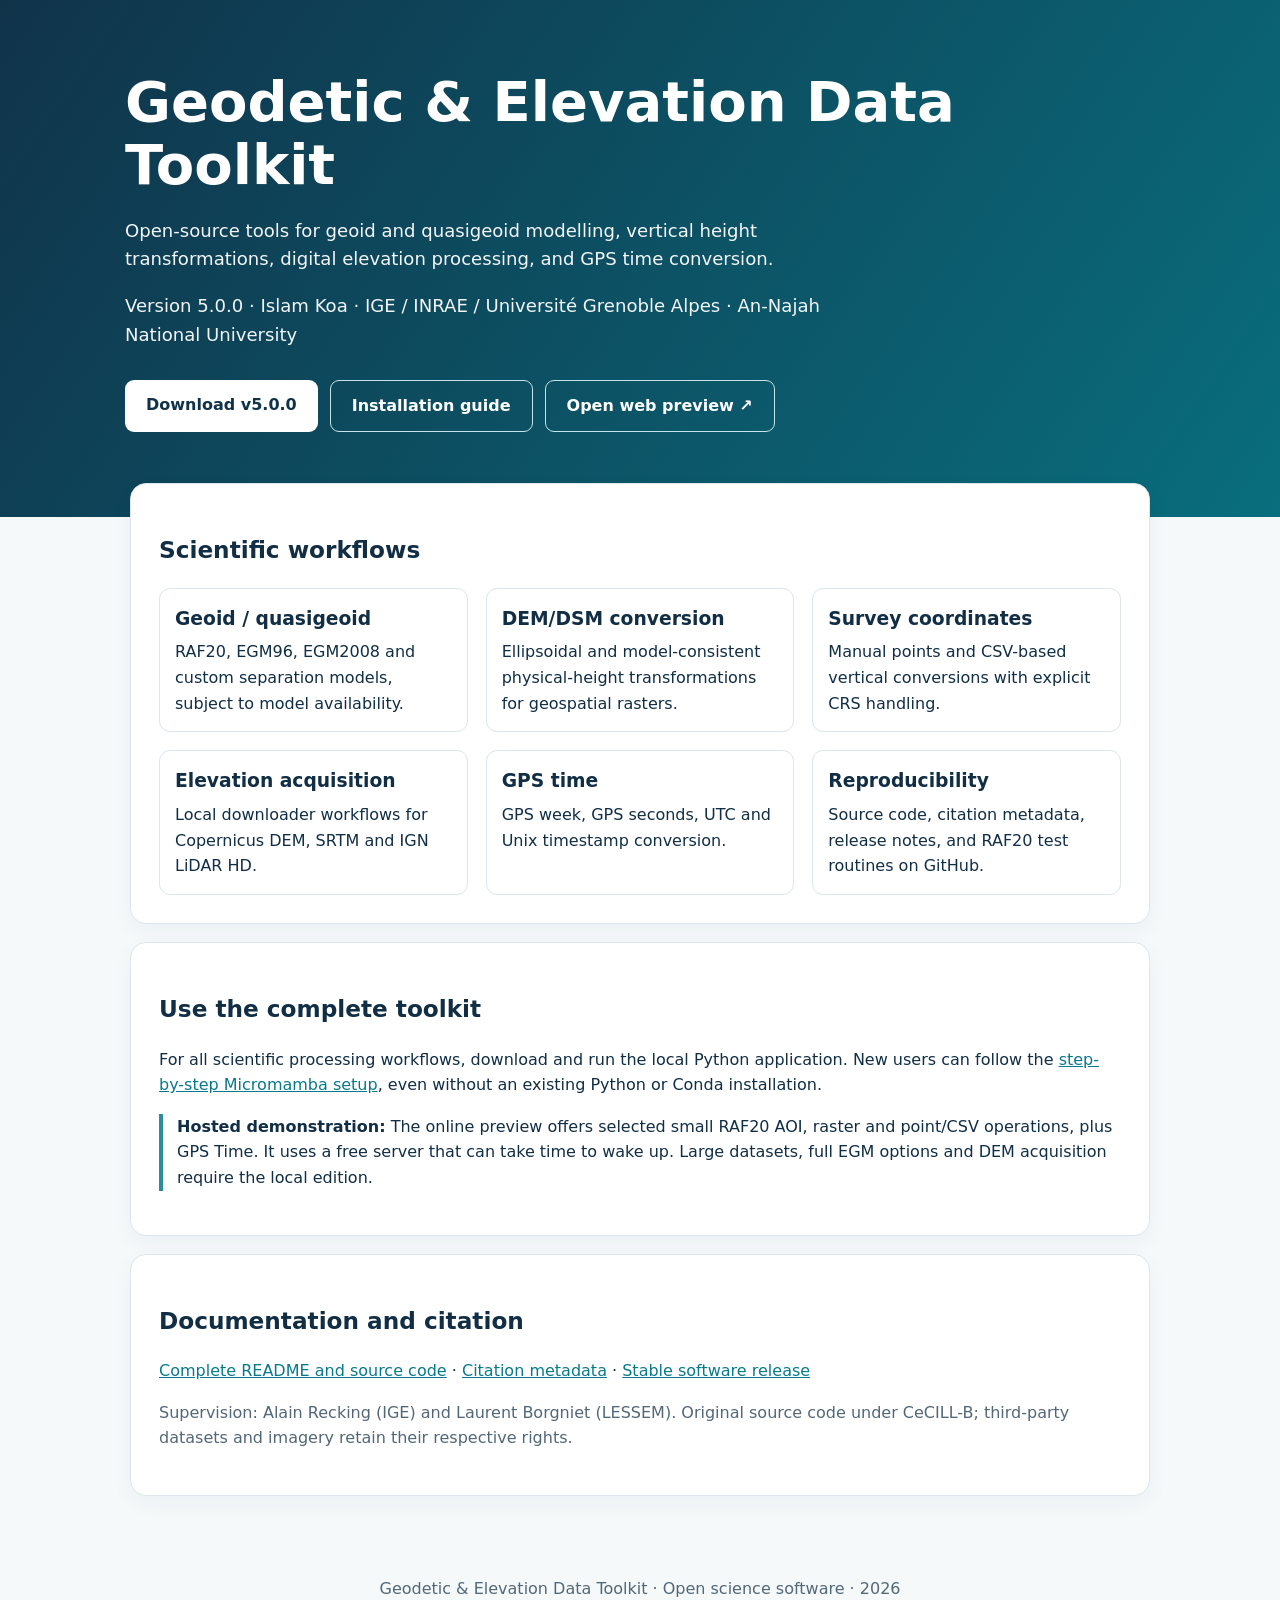
==== docs/index.html @ d0032495 "web: add fast static project website for GitHub Pages with SEO metadata and installation links" ====
<!doctype html>
<html lang="en">
<head>
<meta charset="utf-8"><meta name="viewport" content="width=device-width,initial-scale=1">
<meta name="description" content="Geodetic & Elevation Data Toolkit v5.0.0: Python software for geoid and quasigeoid grids, RAF20, EGM96, EGM2008, vertical datum transformations, DEM acquisition, and GPS time.">
<meta name="robots" content="index,follow">
<meta property="og:type" content="website"><meta property="og:title" content="Geodetic & Elevation Data Toolkit | Islam Koa">
<meta property="og:description" content="Open-source geodesy and digital elevation processing software. Download v5.0.0, read installation instructions, and try the hosted preview.">
<meta property="og:url" content="https://islamkoa.github.io/geodetic-elevation-data-toolkit/">
<title>Geodetic & Elevation Data Toolkit | Open-source geodetic software</title>
<link rel="canonical" href="https://islamkoa.github.io/geodetic-elevation-data-toolkit/">
<style>
:root{color-scheme:light;--ink:#112e45;--muted:#536778;--teal:#087f90;--line:#dce6eb}
*{box-sizing:border-box}body{margin:0;font-family:system-ui,-apple-system,"Segoe UI",Arial,sans-serif;color:var(--ink);background:#f5f9fa;line-height:1.6}
header{background:linear-gradient(125deg,#10334a,#096e7d);color:white;padding:70px max(22px,calc((100vw - 1030px)/2)) 85px}
h1{font-size:clamp(2rem,5vw,3.5rem);line-height:1.13;margin:0 0 20px}h2{font-size:1.45rem}header p{font-size:1.13rem;max-width:730px;opacity:.95}
.buttons{display:flex;flex-wrap:wrap;gap:12px;margin-top:30px}.button{display:inline-block;padding:12px 21px;border-radius:9px;text-decoration:none;background:#fff;color:#10334a;font-weight:700}.button.alt{background:transparent;color:white;border:1px solid #c4e4e9}
main{max-width:1060px;margin:-34px auto 50px;padding:0 20px}.panel{background:white;border:1px solid var(--line);border-radius:16px;padding:28px;margin-bottom:18px;box-shadow:0 8px 22px #0b33420b}
.grid{display:grid;grid-template-columns:repeat(3,minmax(0,1fr));gap:18px}.grid article{border:1px solid var(--line);padding:15px;border-radius:11px}h3{margin:0 0 6px}a{color:#08798b}small,.muted{color:var(--muted)}.note{border-left:4px solid #2b8c9c;padding-left:14px}footer{text-align:center;padding:30px;color:var(--muted)}
@media(max-width:720px){header{padding:48px 22px 70px}.grid{grid-template-columns:1fr}.panel{padding:21px}}
</style>
<script type="application/ld+json">{"@context":"https://schema.org","@type":"SoftwareApplication","name":"Geodetic & Elevation Data Toolkit","softwareVersion":"5.0.0","applicationCategory":"Scientific software","operatingSystem":"Windows, Linux, macOS","author":{"@type":"Person","name":"Islam Koa"},"codeRepository":"https://github.com/IslamKOA/geodetic-elevation-data-toolkit","license":"https://github.com/IslamKOA/geodetic-elevation-data-toolkit/blob/main/LICENSE","url":"https://islamkoa.github.io/geodetic-elevation-data-toolkit/"}</script>
</head>
<body>
<header><h1>Geodetic &amp; Elevation Data Toolkit</h1>
<p>Open-source tools for geoid and quasigeoid modelling, vertical height transformations, digital elevation processing, and GPS time conversion.</p>
<p>Version 5.0.0 · Islam Koa · IGE / INRAE / Université Grenoble Alpes · An-Najah National University</p>
<div class="buttons">
<a class="button" href="https://github.com/IslamKOA/geodetic-elevation-data-toolkit/releases/tag/v5.0.0">Download v5.0.0</a>
<a class="button alt" href="https://github.com/IslamKOA/geodetic-elevation-data-toolkit/blob/main/INSTALL_WINDOWS_MICROMAMBA.md">Installation guide</a>
<a class="button alt" href="https://geodetic-elevation-toolkit-preview.onrender.com/">Open web preview ↗</a>
</div></header>
<main>
<section class="panel"><h2>Scientific workflows</h2>
<div class="grid">
<article><h3>Geoid / quasigeoid</h3>RAF20, EGM96, EGM2008 and custom separation models, subject to model availability.</article>
<article><h3>DEM/DSM conversion</h3>Ellipsoidal and model-consistent physical-height transformations for geospatial rasters.</article>
<article><h3>Survey coordinates</h3>Manual points and CSV-based vertical conversions with explicit CRS handling.</article>
<article><h3>Elevation acquisition</h3>Local downloader workflows for Copernicus DEM, SRTM and IGN LiDAR HD.</article>
<article><h3>GPS time</h3>GPS week, GPS seconds, UTC and Unix timestamp conversion.</article>
<article><h3>Reproducibility</h3>Source code, citation metadata, release notes, and RAF20 test routines on GitHub.</article>
</div></section>
<section class="panel"><h2>Use the complete toolkit</h2><p>For all scientific processing workflows, download and run the local Python application. New users can follow the <a href="https://github.com/IslamKOA/geodetic-elevation-data-toolkit/blob/main/INSTALL_WINDOWS_MICROMAMBA.md">step-by-step Micromamba setup</a>, even without an existing Python or Conda installation.</p><p class="note"><strong>Hosted demonstration:</strong> The online preview offers selected small RAF20 AOI, raster and point/CSV operations, plus GPS Time. It uses a free server that can take time to wake up. Large datasets, full EGM options and DEM acquisition require the local edition.</p></section>
<section class="panel"><h2>Documentation and citation</h2><p><a href="https://github.com/IslamKOA/geodetic-elevation-data-toolkit">Complete README and source code</a> · <a href="https://github.com/IslamKOA/geodetic-elevation-data-toolkit/blob/main/CITATION.cff">Citation metadata</a> · <a href="https://github.com/IslamKOA/geodetic-elevation-data-toolkit/releases/tag/v5.0.0">Stable software release</a></p><p class="muted">Supervision: Alain Recking (IGE) and Laurent Borgniet (LESSEM). Original source code under CeCILL-B; third-party datasets and imagery retain their respective rights.</p></section>
</main><footer>Geodetic &amp; Elevation Data Toolkit · Open science software · 2026</footer>
</body></html>
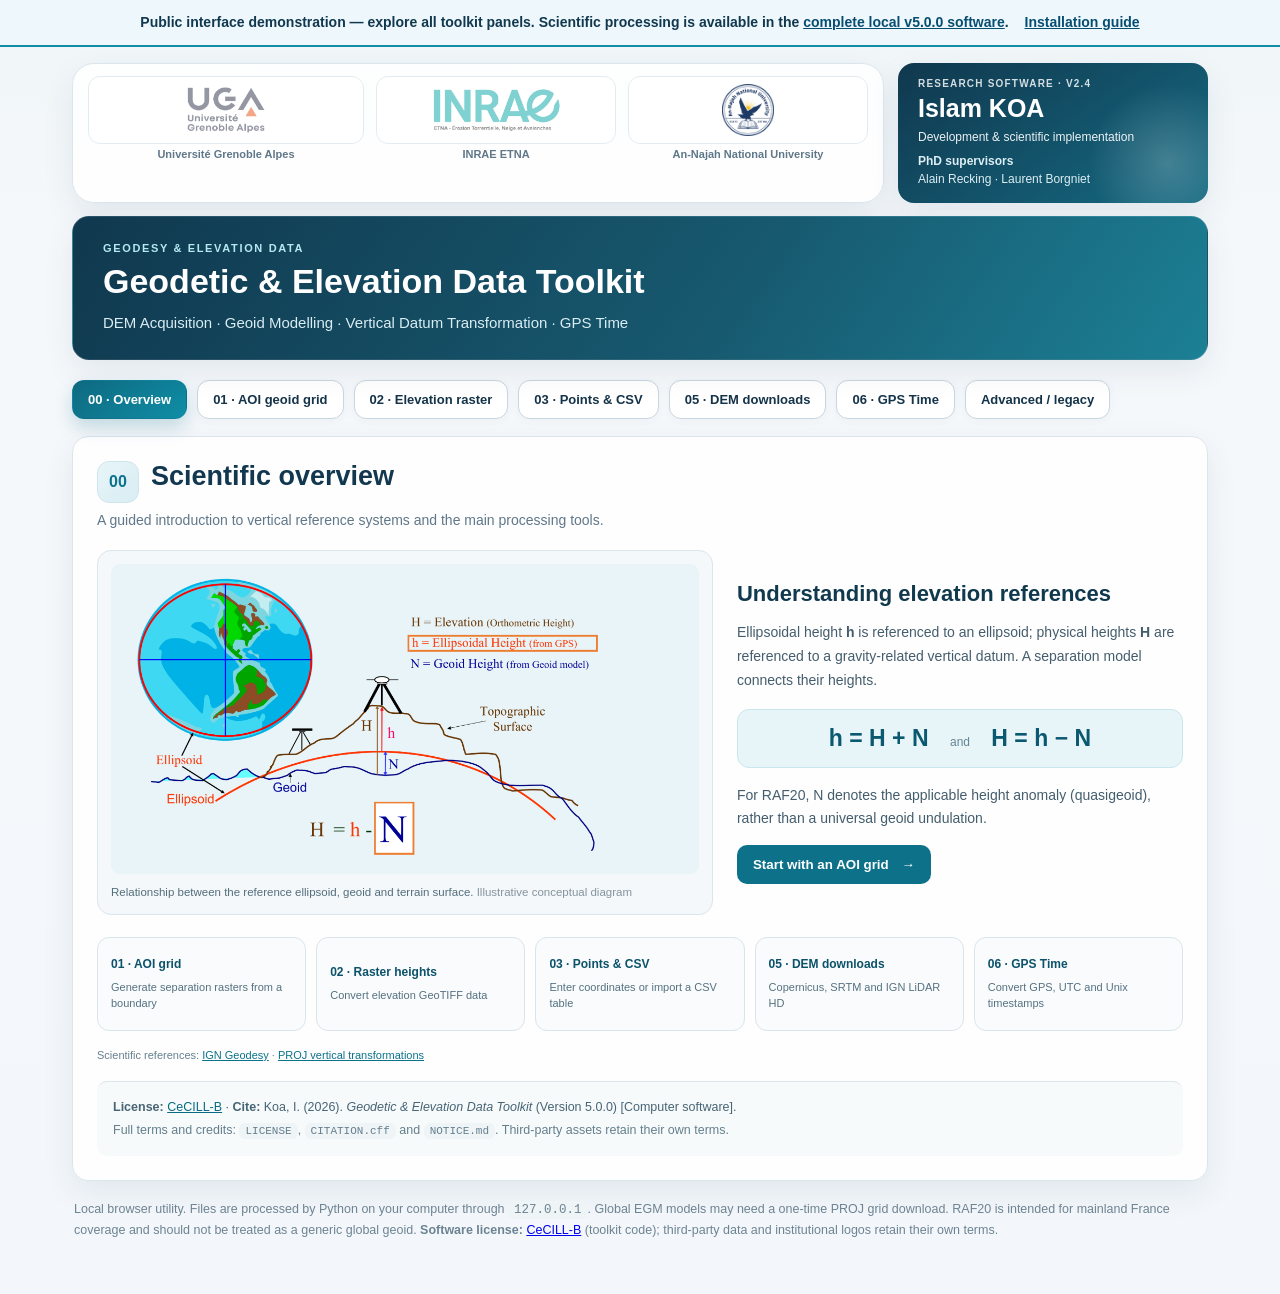
==== commit 87462368: "web: display original complete toolkit interface as instant static public demonstration" ====
--- a/docs/index.html
+++ b/docs/index.html
@@ -1,46 +1,467 @@
-<!doctype html>
+<!DOCTYPE html>
 <html lang="en">
 <head>
-<meta charset="utf-8"><meta name="viewport" content="width=device-width,initial-scale=1">
-<meta name="description" content="Geodetic & Elevation Data Toolkit v5.0.0: Python software for geoid and quasigeoid grids, RAF20, EGM96, EGM2008, vertical datum transformations, DEM acquisition, and GPS time.">
-<meta name="robots" content="index,follow">
-<meta property="og:type" content="website"><meta property="og:title" content="Geodetic & Elevation Data Toolkit | Islam Koa">
-<meta property="og:description" content="Open-source geodesy and digital elevation processing software. Download v5.0.0, read installation instructions, and try the hosted preview.">
-<meta property="og:url" content="https://islamkoa.github.io/geodetic-elevation-data-toolkit/">
-<title>Geodetic & Elevation Data Toolkit | Open-source geodetic software</title>
+<meta charset="utf-8">
+<meta name="viewport" content="width=device-width,initial-scale=1">
+<meta name="description" content="Preview the original Geodetic and Elevation Data Toolkit v5.0.0 interface. Download the full Python version for RAF20, EGM96/EGM2008, DEM and vertical datum processing.">
+<meta name="robots" content="index, follow">
 <link rel="canonical" href="https://islamkoa.github.io/geodetic-elevation-data-toolkit/">
+<title>Geodetic & Elevation Data Toolkit</title>
 <style>
-:root{color-scheme:light;--ink:#112e45;--muted:#536778;--teal:#087f90;--line:#dce6eb}
-*{box-sizing:border-box}body{margin:0;font-family:system-ui,-apple-system,"Segoe UI",Arial,sans-serif;color:var(--ink);background:#f5f9fa;line-height:1.6}
-header{background:linear-gradient(125deg,#10334a,#096e7d);color:white;padding:70px max(22px,calc((100vw - 1030px)/2)) 85px}
-h1{font-size:clamp(2rem,5vw,3.5rem);line-height:1.13;margin:0 0 20px}h2{font-size:1.45rem}header p{font-size:1.13rem;max-width:730px;opacity:.95}
-.buttons{display:flex;flex-wrap:wrap;gap:12px;margin-top:30px}.button{display:inline-block;padding:12px 21px;border-radius:9px;text-decoration:none;background:#fff;color:#10334a;font-weight:700}.button.alt{background:transparent;color:white;border:1px solid #c4e4e9}
-main{max-width:1060px;margin:-34px auto 50px;padding:0 20px}.panel{background:white;border:1px solid var(--line);border-radius:16px;padding:28px;margin-bottom:18px;box-shadow:0 8px 22px #0b33420b}
-.grid{display:grid;grid-template-columns:repeat(3,minmax(0,1fr));gap:18px}.grid article{border:1px solid var(--line);padding:15px;border-radius:11px}h3{margin:0 0 6px}a{color:#08798b}small,.muted{color:var(--muted)}.note{border-left:4px solid #2b8c9c;padding-left:14px}footer{text-align:center;padding:30px;color:var(--muted)}
-@media(max-width:720px){header{padding:48px 22px 70px}.grid{grid-template-columns:1fr}.panel{padding:21px}}
+:root{--bg:#f3f7fb;--panel:#ffffff;--text:#163247;--muted:#5f7788;--line:#dbe5ec;--line2:#c8d6e1;--teal:#0f6b82;--teal2:#0f8da5;--navy:#10384e;--soft:#eef5f8;--warn:#fff8e9;--warnline:#ecd7ac;--radius:16px;--shadow:0 12px 32px rgba(16,56,78,.08);font-family:Inter,Segoe UI,Arial,sans-serif}
+*{box-sizing:border-box} body{margin:0;background:linear-gradient(180deg,#eff5f8 0,#f5f8fb 240px,#f3f7fb 100%);color:var(--text)}
+.container{max-width:1180px;margin:0 auto;padding:0 22px}
+.topbar{padding:18px 0 14px}
+.topwrap{display:flex;gap:18px;align-items:stretch;justify-content:space-between;flex-wrap:wrap}
+.logo-panel{flex:1 1 720px;background:rgba(255,255,255,.86);backdrop-filter:blur(6px);border:1px solid var(--line);border-radius:22px;padding:18px 20px;box-shadow:var(--shadow)}
+.logo-grid{display:grid;grid-template-columns:1.15fr 1fr 1fr;gap:16px;align-items:center}
+.logo-card{background:#fff;border:1px solid #e3ebf0;border-radius:18px;padding:12px 16px;display:flex;align-items:center;justify-content:center;min-height:90px}
+.logo-card img{max-width:100%;max-height:62px;object-fit:contain;display:block}
+.logo-card.round img{max-height:72px}
+.logo-label{margin-top:8px;text-align:center;font-size:13px;color:var(--muted);font-weight:600}
+.identity-panel{flex:0 1 340px;background:linear-gradient(145deg,#10384e,#156a82);color:white;border-radius:22px;padding:22px 24px;box-shadow:var(--shadow);position:relative;overflow:hidden}
+.identity-panel:before{content:'';position:absolute;inset:auto -40px -40px auto;width:160px;height:160px;background:radial-gradient(circle at center,rgba(255,255,255,.2),rgba(255,255,255,0) 70%)}
+.identity-panel .eyebrow{font-size:12px;letter-spacing:.12em;text-transform:uppercase;opacity:.82;font-weight:700}
+.identity-panel h2{margin:8px 0 6px;font-size:28px;line-height:1.15}
+.identity-panel .sub{font-size:15px;opacity:.92;line-height:1.55;margin-bottom:10px}
+.identity-panel .meta{font-size:14px;line-height:1.65;color:#dceef4}
+.hero{margin:6px 0 24px;background:linear-gradient(125deg,var(--navy),#17596f 58%,#1c8095 100%);border-radius:26px;overflow:hidden;position:relative;box-shadow:var(--shadow);border:1px solid rgba(255,255,255,.1)}
+.hero-inner{display:grid;grid-template-columns:1.25fr .75fr;gap:18px;align-items:center;padding:34px 32px}
+.hero h1{margin:0 0 10px;color:white;font-size:39px;line-height:1.1}
+.hero p{margin:0;color:#d9edf3;font-size:18px;line-height:1.55}
+.hero .chips{display:flex;flex-wrap:wrap;gap:10px;margin-top:18px}
+.hero .chip{padding:9px 13px;border:1px solid rgba(255,255,255,.16);background:rgba(255,255,255,.1);border-radius:999px;color:white;font-size:13px;font-weight:700}
+.hero-art{display:flex;justify-content:center;align-items:center}
+.hero-art .artbox{background:rgba(255,255,255,.08);border:1px solid rgba(255,255,255,.14);padding:14px;border-radius:20px;backdrop-filter:blur(4px)}
+.hero-art img{display:block;max-width:100%;max-height:190px;object-fit:contain;border-radius:12px}
+main{padding-bottom:34px}
+.tabs{display:flex;gap:10px;flex-wrap:wrap;margin:0 0 20px}
+.tabs button{border:1px solid var(--line2);border-radius:12px;padding:12px 18px;background:#fff;color:#153449;font-weight:800;cursor:pointer;box-shadow:0 2px 8px rgba(16,56,78,.04);transition:.15s ease}
+.tabs button:hover{transform:translateY(-1px)}
+.tabs button.active{color:white;background:linear-gradient(135deg,var(--teal),var(--teal2));border-color:transparent;box-shadow:0 8px 18px rgba(15,107,130,.22)}
+.card{background:rgba(255,255,255,.92);border:1px solid var(--line);border-radius:var(--radius);box-shadow:var(--shadow);padding:26px 24px;margin-bottom:18px}
+.card h2{margin:0 0 10px;font-size:31px;line-height:1.15;color:#12384f}
+.section-title{display:flex;align-items:center;gap:12px;margin-bottom:6px}
+.section-title .badge{width:42px;height:42px;border-radius:12px;background:linear-gradient(135deg,#e8f5f8,#d8edf3);border:1px solid #cfe5ee;display:flex;align-items:center;justify-content:center;font-weight:900;color:#0c728d}
+.hint{color:var(--muted);font-size:14px;line-height:1.65;margin:0 0 6px}
+.layout,.dem-grid{display:grid;grid-template-columns:repeat(2,minmax(0,1fr));gap:16px}
+.field{display:flex;flex-direction:column;gap:7px;margin-top:14px}
+label{font-weight:800;font-size:13px;color:#12384f}
+input,select,textarea{width:100%;font:inherit;font-size:14px;border:1px solid #cbd8e3;border-radius:12px;padding:12px 13px;background:#fff;color:#153449;outline:none;transition:border-color .15s, box-shadow .15s}
+input:focus,select:focus,textarea:focus{border-color:#56a9bf;box-shadow:0 0 0 4px rgba(15,141,165,.12)}
+textarea{min-height:150px;resize:vertical}
+.hidden{display:none !important}
+.notice{background:linear-gradient(180deg,#eef8fb,#e8f4f8);border:1px solid #d4eaf2;border-radius:14px;padding:15px 16px;font-size:13.5px;color:#215269;line-height:1.6;margin-top:16px}
+.advanced-note{background:var(--warn);border:1px solid var(--warnline);border-radius:14px;padding:15px 16px}
+.submit,.download{display:inline-flex;align-items:center;justify-content:center;gap:8px;margin-top:20px;padding:14px 22px;border:0;border-radius:12px;background:linear-gradient(135deg,var(--teal),var(--teal2));color:#fff;font-weight:800;text-decoration:none;cursor:pointer;box-shadow:0 10px 20px rgba(15,107,130,.2)}
+.submit:disabled{opacity:.6;cursor:not-allowed}
+.output{margin-top:18px;padding:16px 18px;border-radius:14px;border:1px solid #d6e5e9;background:#fbfdfe;white-space:pre-wrap;overflow:auto;color:#163247;line-height:1.6}
+code{background:#eff4f7;padding:2px 6px;border-radius:6px}
+footer{font-size:12.5px;color:#6c8391;margin:16px 2px 22px;line-height:1.6}
+@media (max-width:980px){.hero-inner{grid-template-columns:1fr} .hero-art{justify-content:flex-start} .logo-grid{grid-template-columns:1fr} .identity-panel{flex:1 1 100%} }
+@media (max-width:700px){.container{padding:0 16px} .layout,.dem-grid{grid-template-columns:1fr} .hero h1{font-size:31px} .card h2{font-size:26px} .topbar{padding-top:14px} .logo-panel,.identity-panel,.hero{border-radius:18px} }
+
+/* v2.4: compact editorial header and independent scientific introduction */
+.topbar{padding:16px 0 10px}.topwrap{gap:14px}.logo-panel{padding:12px 15px;flex:1 1 760px}.logo-grid{gap:12px}.logo-card{min-height:68px;padding:7px 11px;border-radius:12px}.logo-card img{max-height:46px}.logo-card.round img{max-height:52px}.logo-label{font-size:11px;margin-top:4px}.identity-panel{flex:0 1 310px;padding:15px 20px;border-radius:16px}.identity-panel h2{font-size:25px;margin:5px 0}.identity-panel .sub{font-size:12px;margin-bottom:6px}.identity-panel .meta{font-size:12px;line-height:1.5}.identity-panel .eyebrow{font-size:10px}.hero{margin:3px 0 20px;border-radius:17px}.hero-inner{display:flex;justify-content:space-between;align-items:center;padding:25px 30px;gap:25px}.hero h1{font-size:34px}.hero p{font-size:15px;max-width:700px}.hero .eyebrow{font-size:11px;color:#b4e9f2;letter-spacing:.15em;font-weight:800;margin-bottom:9px}.hero-version{flex:none;border:1px solid #ffffff35;border-radius:10px;padding:10px 12px;color:#c1e6ee;font-size:10px;letter-spacing:.11em;font-weight:700}.hero-version span{display:block;font-size:20px;color:#fff;letter-spacing:0;margin-top:3px;text-align:center}.tabs{margin-bottom:17px}.tabs button{font-size:13px;padding:11px 15px}.card{padding:24px}.overview-card h2{font-size:27px}.overview-layout{display:grid;grid-template-columns:1.16fr .84fr;gap:24px;margin-top:18px;align-items:center}.science-figure{margin:0;background:#f5f8fa;border:1px solid var(--line);border-radius:14px;padding:13px}.science-figure img{display:block;width:100%;max-height:310px;object-fit:contain;border-radius:9px;background:#e8f4f7}.science-figure figcaption{color:#526d7b;font-size:11.5px;margin-top:10px;line-height:1.5}.science-figure figcaption span{color:#84949d}.overview-copy h3{margin:0 0 10px;font-size:22px;color:#11394e}.overview-copy p{line-height:1.7;font-size:14px;color:#445d6c}.equation{background:#e8f5f8;border:1px solid #cae6ed;border-radius:12px;padding:15px;color:#0b5971;font-size:23px;text-align:center;font-weight:800;margin:16px 0}.equation span{font-size:12px;color:#648595;font-weight:500;margin:0 15px}.start-action{cursor:pointer;padding:12px 16px;background:#0d718a;border:0;color:#fff;border-radius:10px;font-weight:700;margin-top:8px}.start-action span{margin-left:9px}.workflow-tiles{display:grid;grid-template-columns:repeat(5,minmax(0,1fr));gap:10px;margin-top:22px}.workflow-tiles button{background:#f9fbfc;border:1px solid #d9e5eb;border-radius:12px;padding:13px;text-align:left;cursor:pointer;min-height:94px}.workflow-tiles button:hover{border-color:#0f8da5;background:#eff9fb}.workflow-tiles strong{display:block;color:#0b526a;font-size:12px;margin-bottom:8px}.workflow-tiles span{display:block;font-size:11px;line-height:1.5;color:#557181}.references{font-size:11px;color:#66808e;margin:18px 0 0}.references a{color:#0a7289}
+@media(max-width:1000px){.overview-layout{grid-template-columns:1fr}.workflow-tiles{grid-template-columns:repeat(2,1fr)}.hero-version{display:none}}
+@media(max-width:650px){.logo-grid{grid-template-columns:repeat(3,1fr)}.logo-card{min-height:55px;padding:5px}.logo-card img{max-height:39px}.logo-label{font-size:9px}.identity-panel{flex:1 1 100%}.hero-inner{padding:22px}.hero h1{font-size:28px}.overview-card h2{font-size:24px}.workflow-tiles{grid-template-columns:1fr}}
+.subtabs{display:flex;gap:8px;background:#edf5f8;padding:7px;border-radius:12px;margin:16px 0 2px}.subtabs button{border:1px solid #ccdde7;background:white;padding:12px 16px;border-radius:9px;color:#16475b;font-weight:700;cursor:pointer}.subtabs button.selected{background:#0f7289;color:white;border-color:#0f7289}.dem-conversion{border:1px solid #cee2e9;background:#f4fafc;padding:19px;border-radius:15px;margin-top:22px}.dem-conversion h3{font-size:18px;margin:0 0 4px}.dem-conversion .field{margin-top:12px}
+
+.preview-grid{display:grid;grid-template-columns:repeat(auto-fit,minmax(290px,1fr));gap:14px;margin-top:16px}.preview-card{background:#fff;border:1px solid #dbe6ed;border-radius:14px;padding:12px;white-space:normal}.preview-card img{width:100%;height:auto;max-height:380px;object-fit:contain;display:block}.preview-card strong{font-size:13px;overflow-wrap:anywhere}.preview-card small{display:block;color:#526e7b;margin-top:7px;line-height:1.5}.preview-table-wrap{overflow:auto;max-height:400px;margin-top:16px;border:1px solid #dbe6ed;border-radius:12px;background:#fff}.preview-table{border-collapse:collapse;width:100%;font-size:12px;white-space:nowrap}.preview-table th,.preview-table td{padding:9px 12px;border-bottom:1px solid #e5edf2;text-align:left}.preview-table th{position:sticky;top:0;background:#eff6f9}
+
+.preview-large{margin-top:18px;padding:18px;border:1px solid #dbe6ed;border-radius:14px;background:#fff;white-space:normal}.preview-toolbar{display:flex;gap:12px;align-items:center;margin-bottom:12px;flex-wrap:wrap}.preview-toolbar label{flex:0 0 auto}.preview-toolbar select{flex:1 1 350px;min-width:0}.preview-image{display:block;width:100%;max-width:1050px;max-height:760px;height:auto;object-fit:contain;margin:0 auto}.preview-meta{font-size:13px;color:#526e7b;overflow-wrap:anywhere}.file-input-wrap{position:relative;display:flex;align-items:center;gap:12px;border:1px solid #cbd8e3;border-radius:12px;padding:7px 12px;min-height:44px;background:white;cursor:pointer}.file-input-wrap:focus-within{outline:3px solid #acdce7}.file-input-wrap input[type=file]{position:absolute;inset:0;opacity:0;cursor:pointer;width:100%;height:100%;z-index:2}.file-input-button{background:#eaf5f8;color:#0b5870;padding:8px 12px;border-radius:8px;font-size:13px;font-weight:800;white-space:nowrap}.file-input-name{font-size:13px;color:#526e7b;overflow:hidden;text-overflow:ellipsis;white-space:nowrap}.file-input-wrap:hover .file-input-button{background:#d6edf3}
+
+.overview-license{margin-top:20px;padding:14px 16px;border-top:1px solid var(--line);background:#f6fafb;border-radius:10px;font-size:12.5px;line-height:1.8;color:#476474}
+.overview-license a{color:#086a83}.overview-license code{font-size:11px}.license-files{display:block;color:#647f8d}
 </style>
-<script type="application/ld+json">{"@context":"https://schema.org","@type":"SoftwareApplication","name":"Geodetic & Elevation Data Toolkit","softwareVersion":"5.0.0","applicationCategory":"Scientific software","operatingSystem":"Windows, Linux, macOS","author":{"@type":"Person","name":"Islam Koa"},"codeRepository":"https://github.com/IslamKOA/geodetic-elevation-data-toolkit","license":"https://github.com/IslamKOA/geodetic-elevation-data-toolkit/blob/main/LICENSE","url":"https://islamkoa.github.io/geodetic-elevation-data-toolkit/"}</script>
 </head>
 <body>
-<header><h1>Geodetic &amp; Elevation Data Toolkit</h1>
-<p>Open-source tools for geoid and quasigeoid modelling, vertical height transformations, digital elevation processing, and GPS time conversion.</p>
-<p>Version 5.0.0 · Islam Koa · IGE / INRAE / Université Grenoble Alpes · An-Najah National University</p>
-<div class="buttons">
-<a class="button" href="https://github.com/IslamKOA/geodetic-elevation-data-toolkit/releases/tag/v5.0.0">Download v5.0.0</a>
-<a class="button alt" href="https://github.com/IslamKOA/geodetic-elevation-data-toolkit/blob/main/INSTALL_WINDOWS_MICROMAMBA.md">Installation guide</a>
-<a class="button alt" href="https://geodetic-elevation-toolkit-preview.onrender.com/">Open web preview ↗</a>
-</div></header>
-<main>
-<section class="panel"><h2>Scientific workflows</h2>
-<div class="grid">
-<article><h3>Geoid / quasigeoid</h3>RAF20, EGM96, EGM2008 and custom separation models, subject to model availability.</article>
-<article><h3>DEM/DSM conversion</h3>Ellipsoidal and model-consistent physical-height transformations for geospatial rasters.</article>
-<article><h3>Survey coordinates</h3>Manual points and CSV-based vertical conversions with explicit CRS handling.</article>
-<article><h3>Elevation acquisition</h3>Local downloader workflows for Copernicus DEM, SRTM and IGN LiDAR HD.</article>
-<article><h3>GPS time</h3>GPS week, GPS seconds, UTC and Unix timestamp conversion.</article>
-<article><h3>Reproducibility</h3>Source code, citation metadata, release notes, and RAF20 test routines on GitHub.</article>
-</div></section>
-<section class="panel"><h2>Use the complete toolkit</h2><p>For all scientific processing workflows, download and run the local Python application. New users can follow the <a href="https://github.com/IslamKOA/geodetic-elevation-data-toolkit/blob/main/INSTALL_WINDOWS_MICROMAMBA.md">step-by-step Micromamba setup</a>, even without an existing Python or Conda installation.</p><p class="note"><strong>Hosted demonstration:</strong> The online preview offers selected small RAF20 AOI, raster and point/CSV operations, plus GPS Time. It uses a free server that can take time to wake up. Large datasets, full EGM options and DEM acquisition require the local edition.</p></section>
-<section class="panel"><h2>Documentation and citation</h2><p><a href="https://github.com/IslamKOA/geodetic-elevation-data-toolkit">Complete README and source code</a> · <a href="https://github.com/IslamKOA/geodetic-elevation-data-toolkit/blob/main/CITATION.cff">Citation metadata</a> · <a href="https://github.com/IslamKOA/geodetic-elevation-data-toolkit/releases/tag/v5.0.0">Stable software release</a></p><p class="muted">Supervision: Alain Recking (IGE) and Laurent Borgniet (LESSEM). Original source code under CeCILL-B; third-party datasets and imagery retain their respective rights.</p></section>
-</main><footer>Geodetic &amp; Elevation Data Toolkit · Open science software · 2026</footer>
-</body></html>+<div role="status" style="position:relative;z-index:1000;background:#eef7fb;border-bottom:2px solid #0f8da5;color:#10384e;padding:12px 18px;text-align:center;font:600 14px/1.5 Segoe UI,Arial,sans-serif">
+Public interface demonstration — explore all toolkit panels. Scientific processing is available in the
+<a style="color:#064d72;text-decoration:underline" href="https://github.com/IslamKOA/geodetic-elevation-data-toolkit/releases/tag/v5.0.0">complete local v5.0.0 software</a>.
+<a style="color:#064d72;text-decoration:underline;margin-left:12px" href="https://github.com/IslamKOA/geodetic-elevation-data-toolkit/blob/main/INSTALL_WINDOWS_CONDA_OR_MICROMAMBA.md">Installation guide</a>
+</div>
+<script>
+/* Static public interface preview. No remote uploads or scientific API execution. */
+window.fetch = (function(original) {
+ return function(input, init) {
+   let url = typeof input === 'string' ? input : (input && input.url) || '';
+   if (/^\/(inspect|run|dem)(?:\?|$|\/)/.test(url)) {
+     return Promise.resolve(new Response(JSON.stringify({error:'This is a visual demonstration. Install the complete local toolkit to process scientific data.'}),{status:503,headers:{'Content-Type':'application/json'}}));
+   }
+   return original.apply(this,arguments);
+ };
+})(window.fetch);
+</script>
+<div class="container">
+  <div class="topbar">
+    <div class="topwrap">
+      <div class="logo-panel">
+        <div class="logo-grid">
+          <div>
+            <div class="logo-card"><img src="[data-uri]" alt="Université Grenoble Alpes"></div>
+            <div class="logo-label">Université Grenoble Alpes</div>
+          </div>
+          <div>
+            <div class="logo-card"><img src="[data-uri]" alt="INRAE ETNA"></div>
+            <div class="logo-label">INRAE ETNA</div>
+          </div>
+          <div>
+            <div class="logo-card round"><img src="[data-uri]" alt="An-Najah National University"></div>
+            <div class="logo-label">An-Najah National University</div>
+          </div>
+        </div>
+      </div>
+      <aside class="identity-panel">
+        <div class="eyebrow">Research software · v2.4</div>
+        <h2>Islam KOA</h2>
+        <div class="sub">Development &amp; scientific implementation</div>
+        <div class="meta"><strong>PhD supervisors</strong><br>Alain Recking · Laurent Borgniet</div>
+      </aside>
+    </div>
+  </div>
+
+  <header class="hero">
+    <div class="hero-inner"><div>
+      <div class="eyebrow">GEODESY &amp; ELEVATION DATA</div>
+      <h1>Geodetic &amp; Elevation Data Toolkit</h1>
+      <p>DEM Acquisition · Geoid Modelling · Vertical Datum Transformation · GPS Time</p>
+    </div></div>
+  </header>
+
+  <main>
+    <div class="tabs">
+      <button class="active" data-tab="overview">00 · Overview</button>
+      <button data-tab="aoi">01 · AOI geoid grid</button>
+      <button data-tab="raster">02 · Elevation raster</button>
+      <button data-tab="points">03 · Points &amp; CSV</button>
+      <button data-tab="dem">05 · DEM downloads</button>
+      <button data-tab="gps">06 · GPS Time</button>
+      <button data-tab="advanced">Advanced / legacy</button>
+    </div>
+
+    <section id="overview" class="card overview-card">
+      <div class="section-title"><div class="badge">00</div><h2>Scientific overview</h2></div>
+      <p class="hint">A guided introduction to vertical reference systems and the main processing tools.</p>
+      <div class="overview-layout">
+        <figure class="science-figure"><img src="[data-uri]